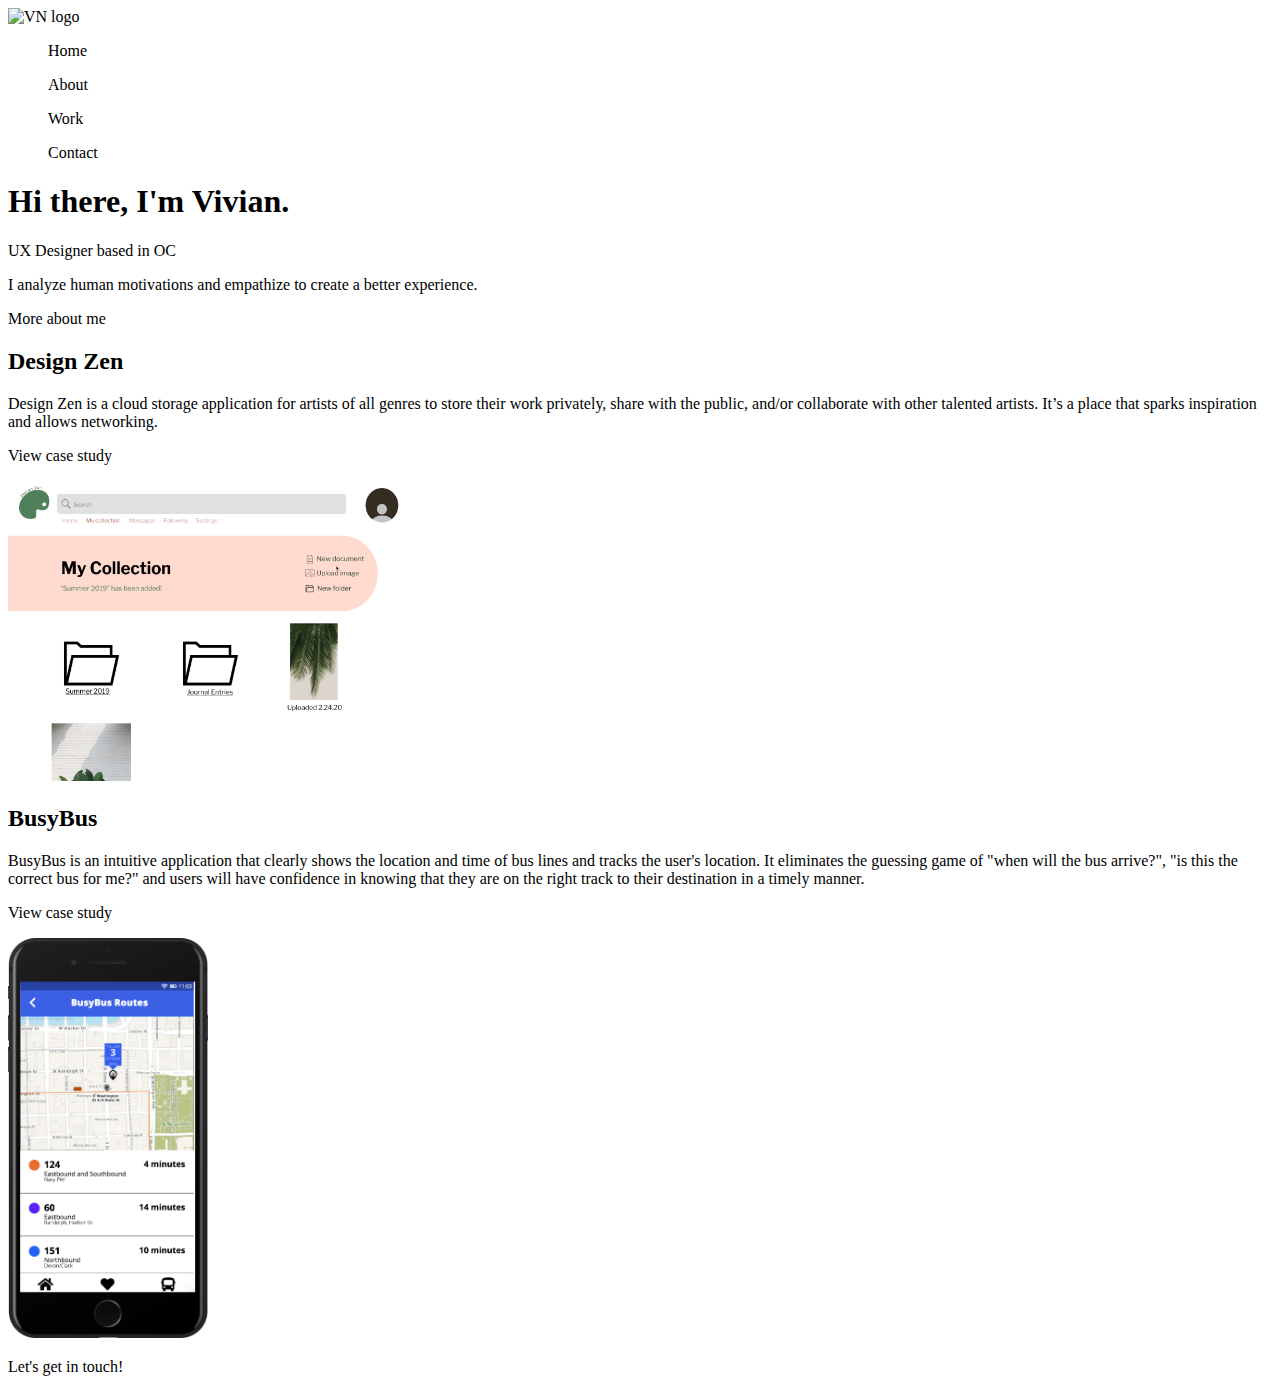
==== Homepage/index.html @ e4951492 "Added CSS and folders" ====
<!DOCTYPE html>
<html>
  <head>
    <title>Portfolio | Vivian Nguyen</title>
    <meta name="viewport" content="width=device-width, initial-scale=1">
        <script src="https://kit.fontawesome.com/0dab7530fd.js" crossorigin="anonymous"></script>
  </head>
  <body>
    <div class="container">
      <header>
        <img src= "Logo.png" width= "100" height="100" alt="VN logo">
        <!-- List of options at the top -->
        <ul>
          <p class="button">Home</p>
          <p class="button">About</p>
          <p class="button">Work</p>
          <p class="button">Contact</p>
        </ul>
      </header>
        <!-- My intro -->
      <section class="hero">
        <h1> Hi there, I'm Vivian. </h1>
        <p class="slogan">UX Designer based in OC</p>
        <p class="slogan">I analyze human motivations and empathize to create a better experience.</p>
        <p class="button">More about me</p>
      </section>
      <section class= "caseStudyOne">
        <!-- list of projects -->
        <div>
          <h2>Design Zen</h2>
          <p>Design Zen is a cloud storage application for artists of all genres to store their work privately, share with the public, and/or collaborate with other talented artists. It’s a place that sparks inspiration and allows networking.</p>
          <p class="button">View case study</p>
          <img src= "DesignZen.gif" width="400" height="300" alt= "Design Zen gif">
        </div>
      </section>
      <section class="caseStudyTwo">
        <div>
          <h2>BusyBus</h2>
          <p>BusyBus is an intuitive application that clearly shows the location and time of bus lines and tracks the user's location. It eliminates the guessing game of "when will the bus arrive?", "is this the correct bus for me?" and users will have confidence in knowing that they are on the right track to their destination in a timely manner.</p>
          <p class="button">View case study</p>
          <img src= "Space Gray.png" width="200" height="400" alt="BusyBus screen">
        </div>
      </section>
    </div>
  </body>
  <!-- footer -->
  <footer>
    <p>Let's get in touch!</p>
        <a href="mailto:hvivian2012@yahoo.com"Email>
          <i class="far fa-envelope"></i>
        </a>
      <a href="https://www.linkedin.com/in/vivian-nguyen-design"LinkedIn>
        <i class="fab fa-linkedin"></i>
      </a>
      <a href="https://github.com/viviaaan143"GitHub>
        <i class="fab fa-github"></i>
      </a>
  </footer>
</html>
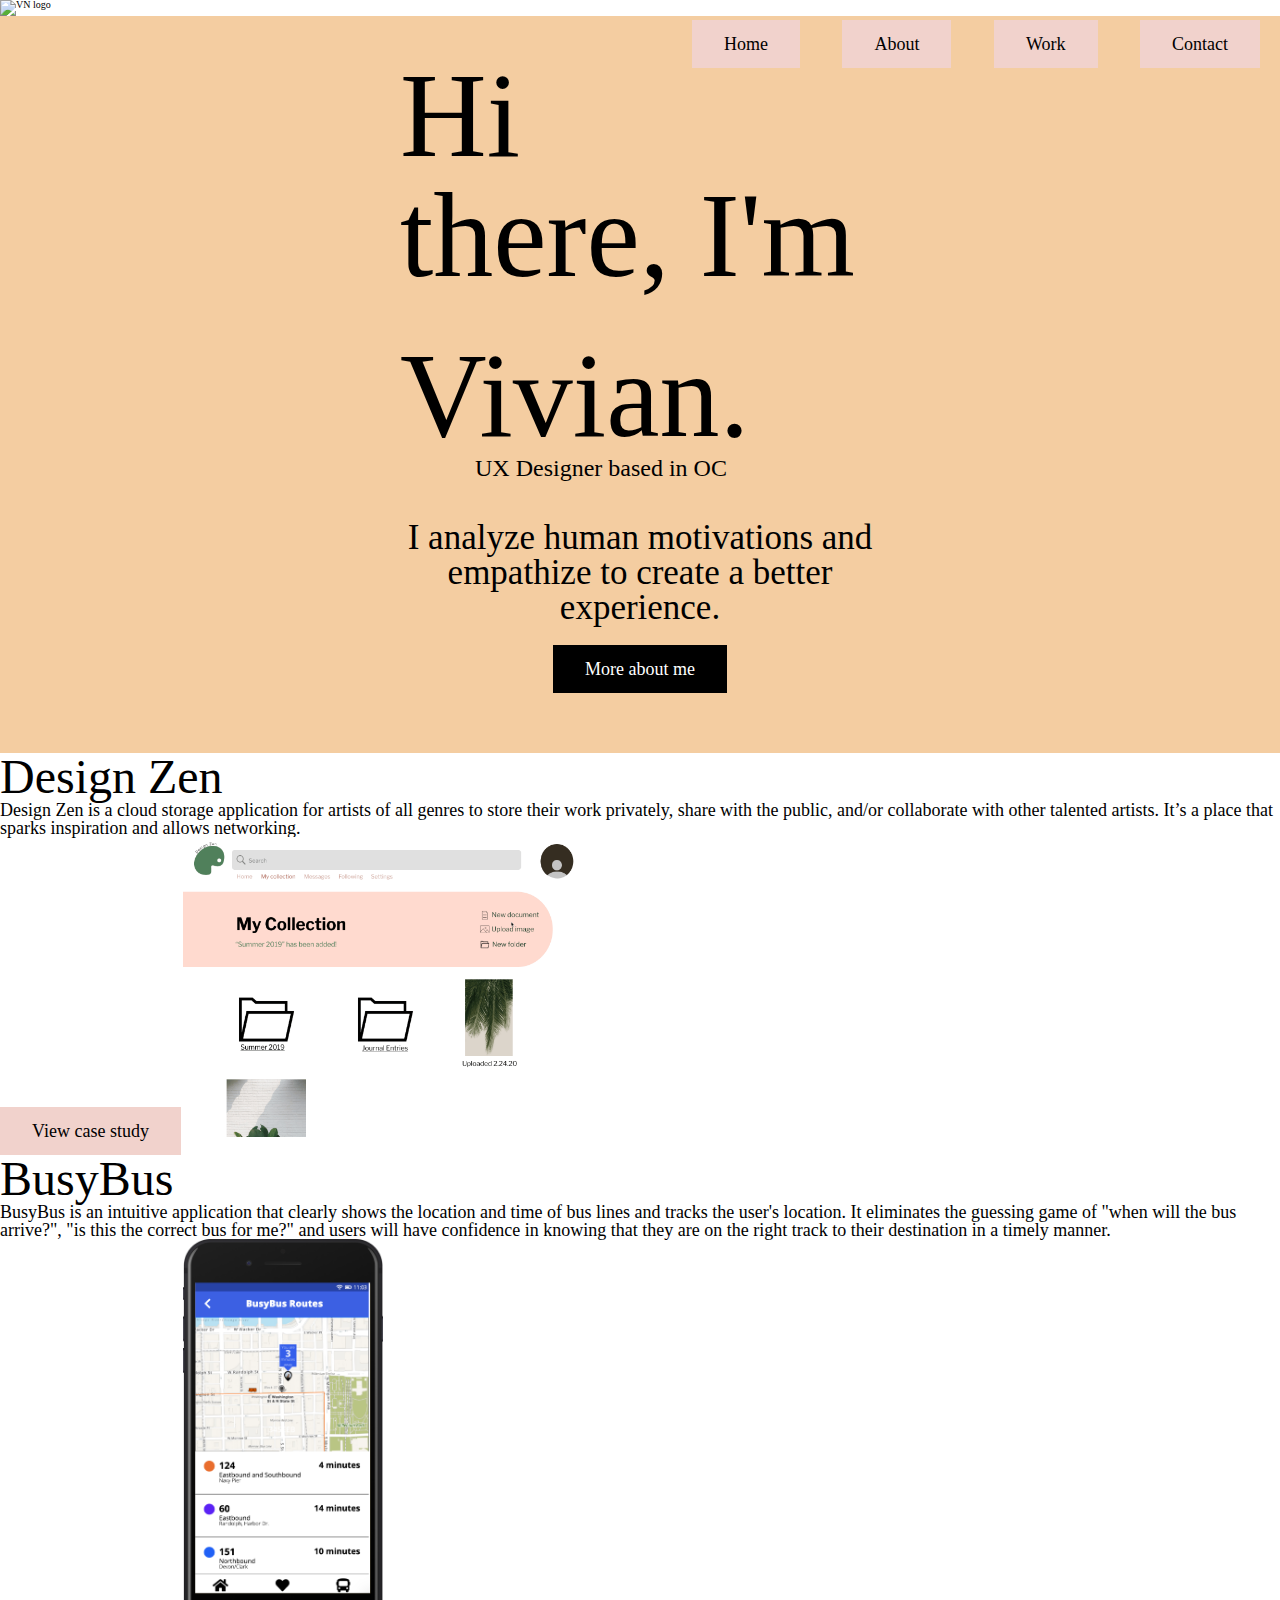
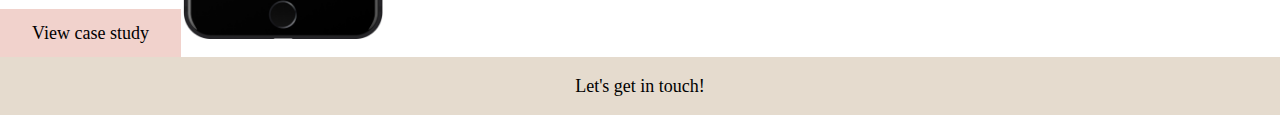
==== commit 10472484: "Added styling to homepage" ====
--- a/Homepage/index.html
+++ b/Homepage/index.html
@@ -3,6 +3,8 @@
   <head>
     <title>Portfolio | Vivian Nguyen</title>
     <meta name="viewport" content="width=device-width, initial-scale=1">
+    <link rel="stylesheet" type="text/css" href="css/normalize.css">
+    <link rel="stylesheet" type="text/css" href="css/style.css">
         <script src="https://kit.fontawesome.com/0dab7530fd.js" crossorigin="anonymous"></script>
   </head>
   <body>
@@ -10,19 +12,24 @@
       <header>
         <img src= "Logo.png" width= "100" height="100" alt="VN logo">
         <!-- List of options at the top -->
-        <ul>
-          <p class="button">Home</p>
-          <p class="button">About</p>
-          <p class="button">Work</p>
-          <p class="button">Contact</p>
+        <ul class= "fullMenu">
+          <p class="menu">Home</p>
+          <p class="menu">About</p>
+          <p class="menu">Work</p>
+          <p class="menu">Contact</p>
         </ul>
       </header>
         <!-- My intro -->
       <section class="hero">
-        <h1> Hi there, I'm Vivian. </h1>
-        <p class="slogan">UX Designer based in OC</p>
-        <p class="slogan">I analyze human motivations and empathize to create a better experience.</p>
-        <p class="button">More about me</p>
+        <div class="intro">
+          <h1> Hi there, I'm </h1>
+          <h1 class="name">Vivian.</h1>
+          <p class="title">UX Designer based in OC</p>
+        </div>
+        <div class= "who">
+          <p class="slogan">I analyze human motivations and empathize to create a better experience.</p>
+          <p class="More">More about me</p>
+        </div>
       </section>
       <section class= "caseStudyOne">
         <!-- list of projects -->
--- a/Homepage/css/style.css
+++ b/Homepage/css/style.css
@@ -0,0 +1,102 @@
+* {
+Box-sizing: border-box;
+}
+
+Html {
+Font-family: roboto;
+Font-size: 10px;
+Font-weight: lighter;
+}
+
+.menu {
+  background-color: #F1D2CC;
+  display: inline-block;
+  font-family: lora;
+  font-size: 1.8rem;
+  margin: 2rem;
+  padding: 15px 32px;
+  text-align: center;
+}
+
+.intro {
+padding-left: 40rem;
+}
+
+h1 {
+  font-family: playfair display;
+  font-size: 12rem;
+  padding-top: 40px;
+  text-align: left;
+}
+
+.name {
+  font-family: august script bold free;
+}
+
+.title {
+  font-family: lora;
+  font-size: 2.4rem;
+  padding-left: 7.5rem;
+}
+
+.slogan {
+  font-family: roboto;
+  font-size: 3.5rem;
+  font-weight: lighter;
+  padding-left: 40rem;
+  padding-right: 40rem;
+  padding-bottom: 2rem;
+}
+
+.fullMenu {
+  float: right;
+}
+
+h2 {
+  font-family: Lora;
+  font-size: 4.8rem;
+}
+
+.More {
+  background-color: #000000;
+  color: #ffffff;
+  display: inline-block;
+  font-family: Lora;
+  font-size: 1.8rem;
+  padding: 15px 32px;
+  text-align: center;
+}
+
+.hero {
+  background: rgba(237, 171, 98, 0.6);
+}
+
+p {
+  font-size: 1.8rem;
+}
+
+.button {
+  background-color: #F1D2CC;
+  display: inline-block;
+  font-size: 1.8rem;
+  font-family: lora;
+  padding: 15px 32px;
+  text-align: center;
+}
+
+.who {
+  text-align:center;
+  margin-top: 4rem;
+  padding-bottom: 6rem;
+}
+
+
+footer {
+  background-color: rgba(222, 210, 194, 0.8);
+  font-family: Lora;
+  font-size: 1.8rem;
+  padding: 2rem;
+  text-align: center;
+}
+
+/* @media screen and (minimum-width: px {}); */
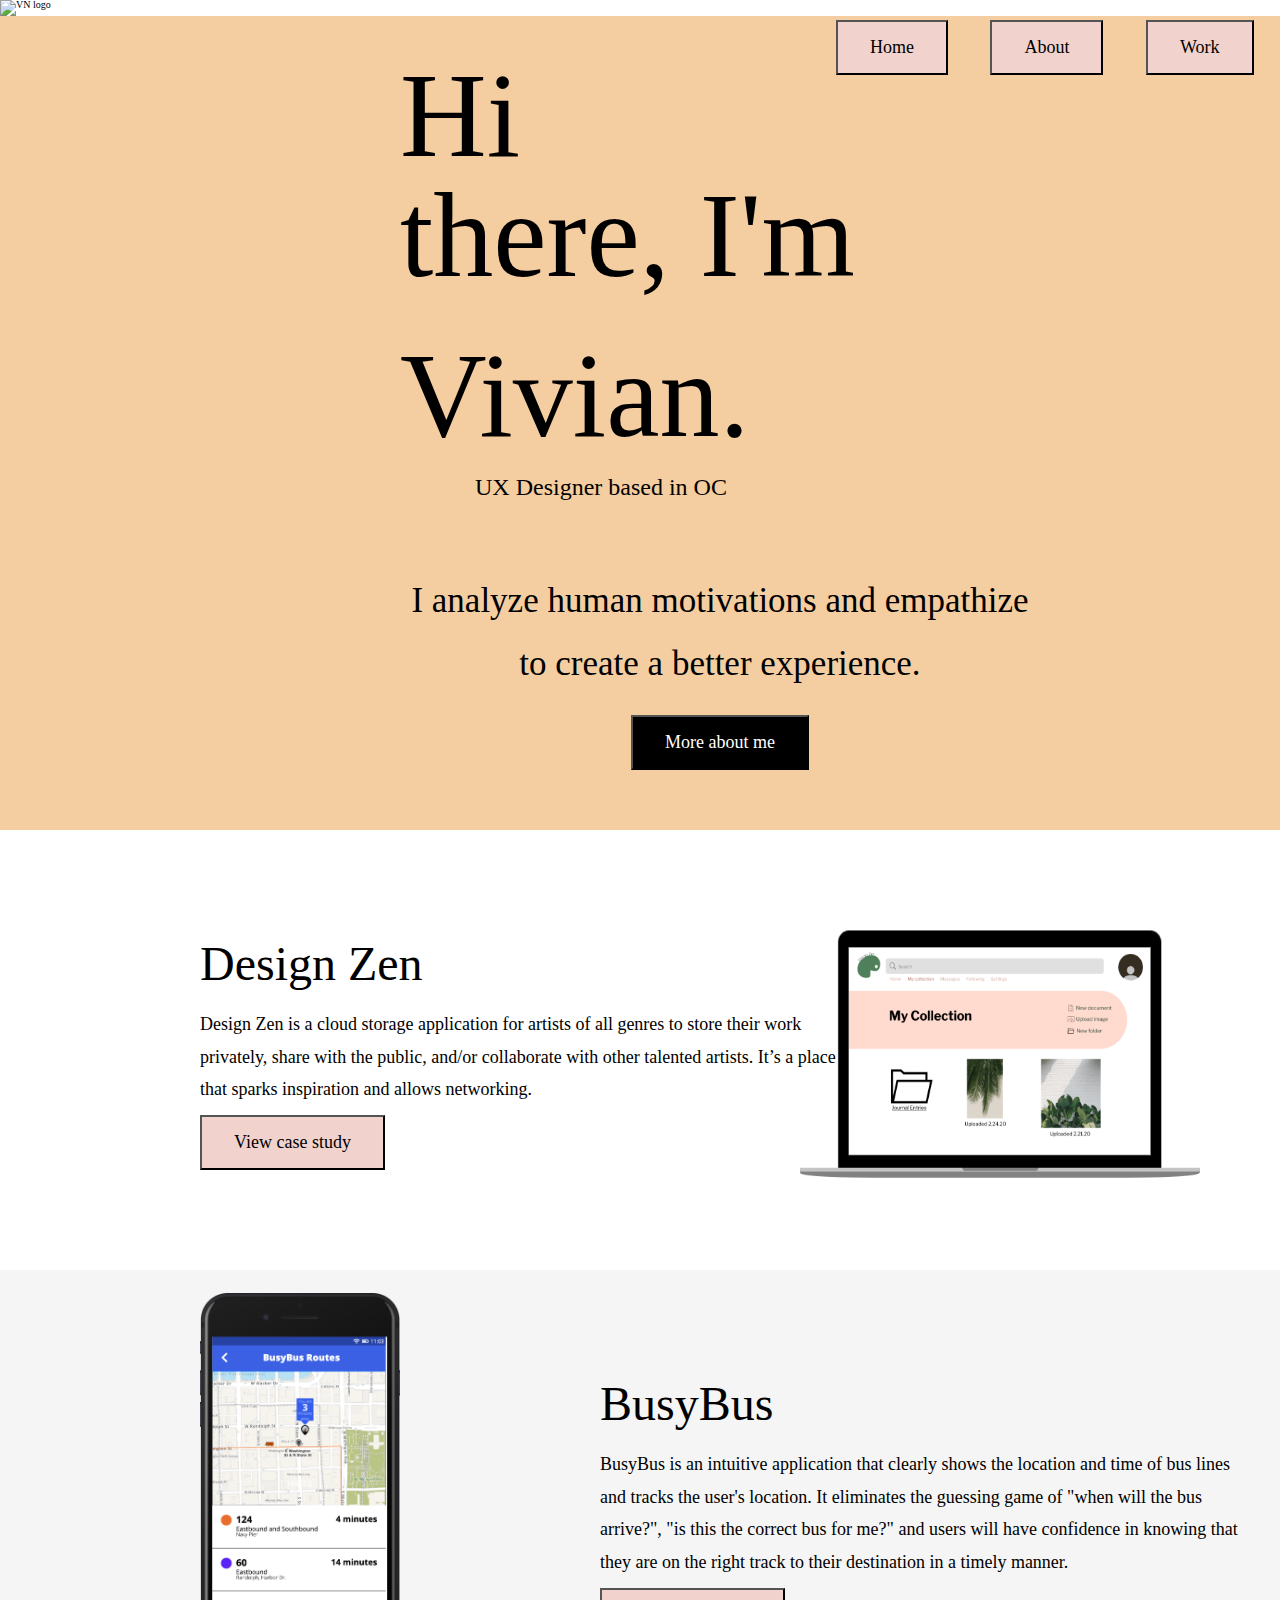
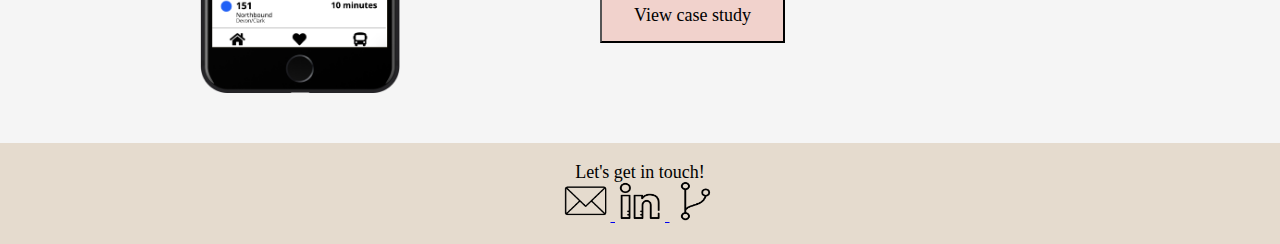
==== commit 89cf5e4c: "Added layout for CSS" ====
--- a/Homepage/index.html
+++ b/Homepage/index.html
@@ -3,20 +3,21 @@
   <head>
     <title>Portfolio | Vivian Nguyen</title>
     <meta name="viewport" content="width=device-width, initial-scale=1">
-    <link rel="stylesheet" type="text/css" href="css/normalize.css">
-    <link rel="stylesheet" type="text/css" href="css/style.css">
+    <link rel="stylesheet" type="text/css" href="styles/normalize.css">
+    <link rel="stylesheet" type="text/css" href="styles/style.css">
         <script src="https://kit.fontawesome.com/0dab7530fd.js" crossorigin="anonymous"></script>
   </head>
   <body>
+    <div style= "min-width: 1200px; margin: 0 auto;">
     <div class="container">
       <header>
         <img src= "Logo.png" width= "100" height="100" alt="VN logo">
         <!-- List of options at the top -->
         <ul class= "fullMenu">
-          <p class="menu">Home</p>
-          <p class="menu">About</p>
-          <p class="menu">Work</p>
-          <p class="menu">Contact</p>
+          <button class="menu">Home</button>
+          <button class="menu">About</button>
+          <button class="menu">Work</button>
+          <button class="menu">Contact</button>
         </ul>
       </header>
         <!-- My intro -->
@@ -28,39 +29,36 @@
         </div>
         <div class= "who">
           <p class="slogan">I analyze human motivations and empathize to create a better experience.</p>
-          <p class="More">More about me</p>
+          <button class="More">More about me</button>
         </div>
       </section>
-      <section class= "caseStudyOne">
         <!-- list of projects -->
-        <div>
+        <div class="DesignZen">
+          <img src= "Component 1.png" width="400" height="250" alt= "Design Zen gif">
           <h2>Design Zen</h2>
           <p>Design Zen is a cloud storage application for artists of all genres to store their work privately, share with the public, and/or collaborate with other talented artists. It’s a place that sparks inspiration and allows networking.</p>
-          <p class="button">View case study</p>
-          <img src= "DesignZen.gif" width="400" height="300" alt= "Design Zen gif">
+          <button class="view">View case study</button>
         </div>
-      </section>
-      <section class="caseStudyTwo">
-        <div>
+        <div class="BusyBus">
+        <img src= "Space Gray.png" width="200" height="400" alt="BusyBus screen">
           <h2>BusyBus</h2>
           <p>BusyBus is an intuitive application that clearly shows the location and time of bus lines and tracks the user's location. It eliminates the guessing game of "when will the bus arrive?", "is this the correct bus for me?" and users will have confidence in knowing that they are on the right track to their destination in a timely manner.</p>
-          <p class="button">View case study</p>
-          <img src= "Space Gray.png" width="200" height="400" alt="BusyBus screen">
+          <button class="view">View case study</button>
         </div>
-      </section>
     </div>
+  </div>
   </body>
   <!-- footer -->
   <footer>
-    <p>Let's get in touch!</p>
+    <h3>Let's get in touch!</h3>
         <a href="mailto:hvivian2012@yahoo.com"Email>
-          <i class="far fa-envelope"></i>
+          <img src= "Email.png" width= "50" height="40" alt="Email icon">
         </a>
       <a href="https://www.linkedin.com/in/vivian-nguyen-design"LinkedIn>
-        <i class="fab fa-linkedin"></i>
+        <img src= "LinkedIn.png" width="50" height="40" alt="LinkedIn icon">
       </a>
       <a href="https://github.com/viviaaan143"GitHub>
-        <i class="fab fa-github"></i>
+        <img src= "GitHub.png" width="50" height="40" alt="GitHub icon">
       </a>
   </footer>
 </html>
--- a/Homepage/styles/style.css
+++ b/Homepage/styles/style.css
@@ -0,0 +1,168 @@
+* {
+Box-sizing: border-box;
+}
+
+Html {
+Font-family: roboto;
+Font-size: 10px;
+Font-weight: lighter;
+}
+
+.container {
+  width: 1440px;
+}
+
+.menu {
+  background-color: #F1D2CC;
+  display: inline-block;
+  font-family: lora;
+  font-size: 1.8rem;
+  margin: 2rem;
+  padding: 15px 32px;
+  text-align: center;
+}
+
+.intro {
+padding-left: 40rem;
+}
+
+h1 {
+  font-family: playfair display;
+  font-size: 12rem;
+  padding-top: 40px;
+  text-align: left;
+}
+
+.name {
+  font-family: august script bold free;
+}
+
+.title {
+  font-family: lora;
+  font-size: 2.4rem;
+  padding-left: 7.5rem;
+}
+
+.slogan {
+  font-family: roboto;
+  font-size: 3.5rem;
+  font-weight: lighter;
+  padding-left: 40rem;
+  padding-right: 40rem;
+  padding-bottom: 2rem;
+}
+
+.fullMenu {
+  float: right;
+}
+
+h2 {
+  font-family: Lora;
+  font-size: 4.8rem;
+  padding: 1rem 0 1rem 0;
+}
+
+.More {
+  background-color: #000000;
+  color: #ffffff;
+  display: inline-block;
+  font-family: Lora;
+  font-size: 1.8rem;
+  padding: 15px 32px;
+  text-align: center;
+}
+
+.hero {
+  background: rgba(237, 171, 98, 0.6);
+}
+
+p {
+  font-size: 1.8rem;
+  padding: 1rem 0 1rem 40rem;
+  line-height: 180%;
+}
+
+.menu {
+  background-color: #F1D2CC;
+  display: inline-block;
+  font-size: 1.8rem;
+  font-family: lora;
+  padding: 15px 32px;
+}
+
+.who {
+  text-align:center;
+  margin-top: 4rem;
+  padding-bottom: 6rem;
+}
+
+.DesignZen {
+  padding: 10rem 20rem 10rem 20rem;
+  position: relative;
+}
+
+.DesignZen > h2 {
+  position: relative;
+}
+.DesignZen > p {
+  position: relative;
+  right: 40rem;
+}
+
+.DesignZen > img {
+  position:absolute;
+  margin-left: 60rem;
+}
+
+.DesignZen > button {
+  background-color: #F1D2CC;
+  display: inline-block;
+  font-size: 1.8rem;
+  font-family: lora;
+  padding: 15px 32px;
+  position: relative;
+}
+
+.BusyBus {
+  background-color: rgba(221, 221, 221, 0.3);
+  padding: 10rem 20rem 10rem 20rem;
+  position:relative;
+}
+
+.BusyBus > h2 {
+  position: relative;
+  left: 40rem;
+}
+.BusyBus > p {
+  position: relative;
+}
+
+.BusyBus > img {
+  position: absolute;
+  bottom: 5rem;
+}
+
+.BusyBus > button {
+  background-color: #F1D2CC;
+  display: inline-block;
+  font-size: 1.8rem;
+  font-family: lora;
+  padding: 15px 32px;
+  position: relative;
+  margin-left: 40rem;
+}
+
+footer {
+  background-color: rgba(222, 210, 194, 0.8);
+  font-family: Lora;
+  font-size: 1.8rem;
+  padding: 2rem;
+  text-align: center;
+}
+
+h3 {
+  font-size: 1.8rem;
+  text-align: center;
+}
+
+/* @media screen and (minimum-width: px {}); */
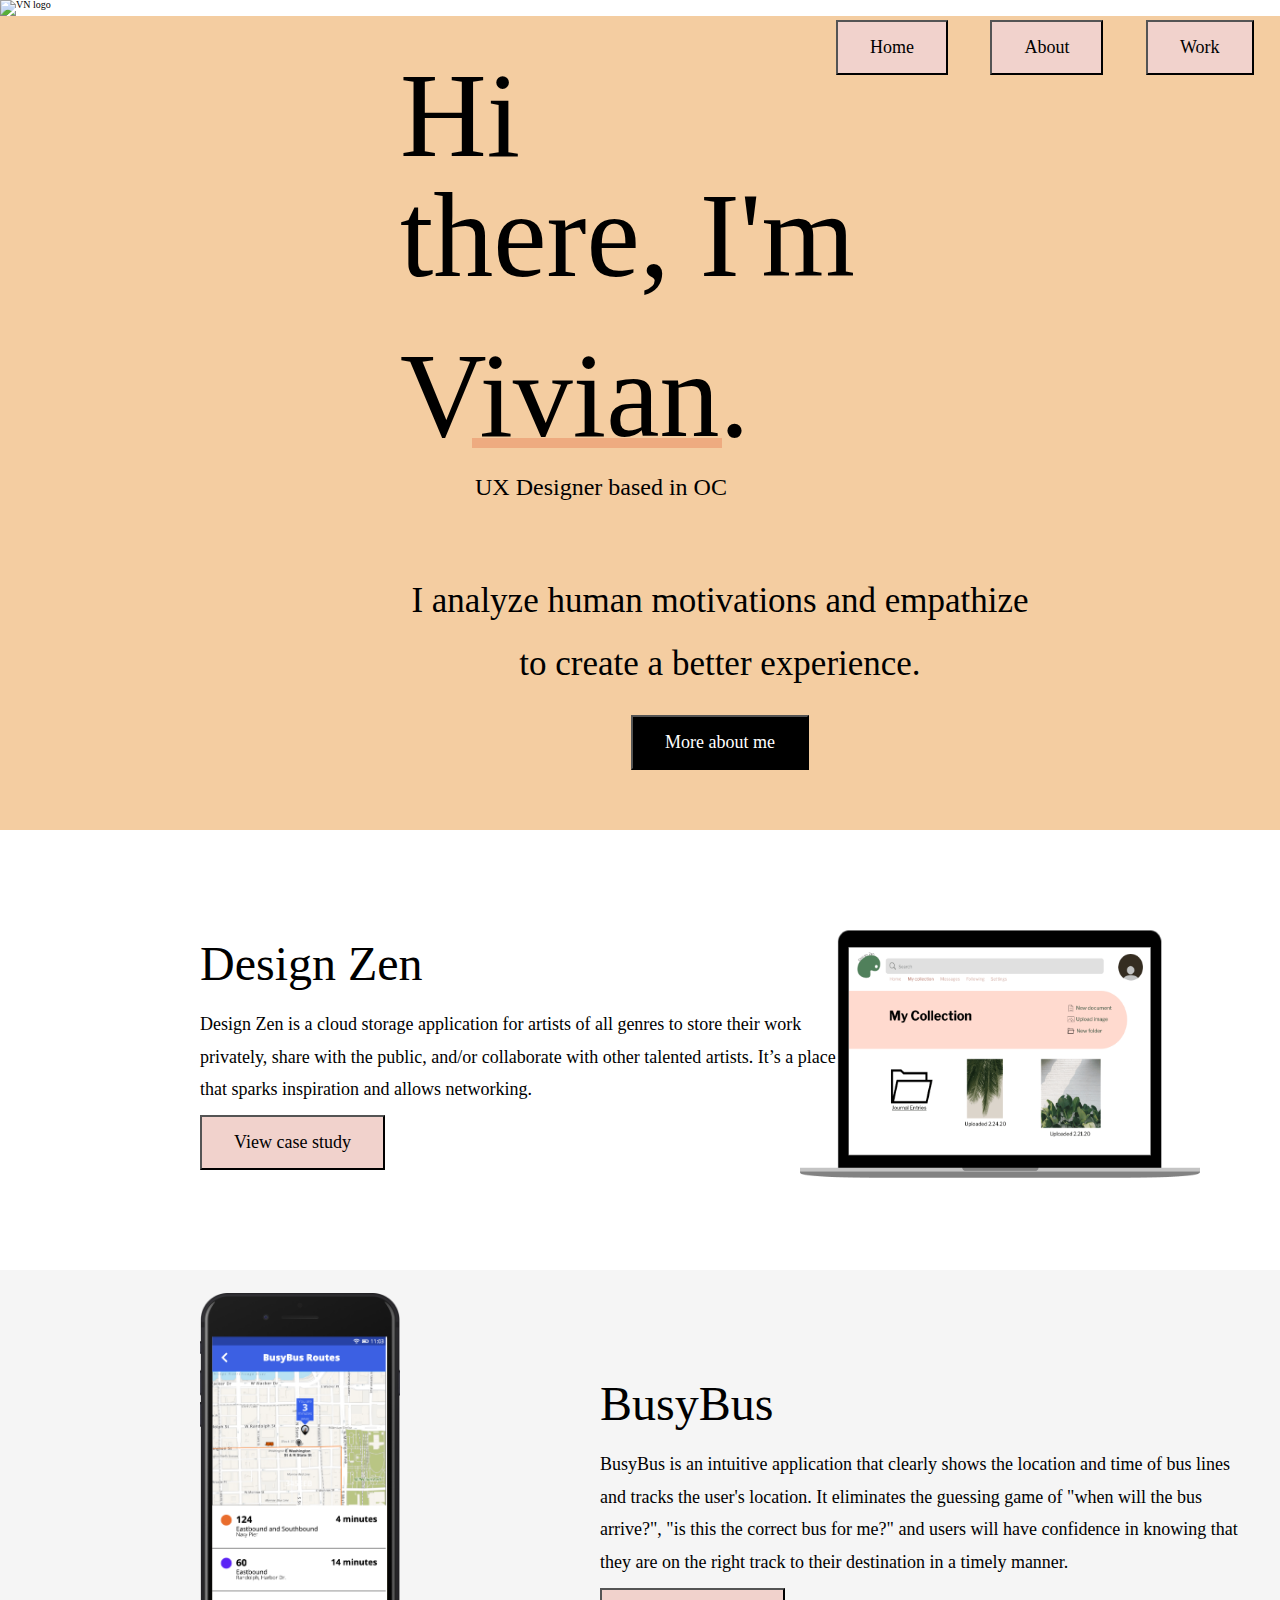
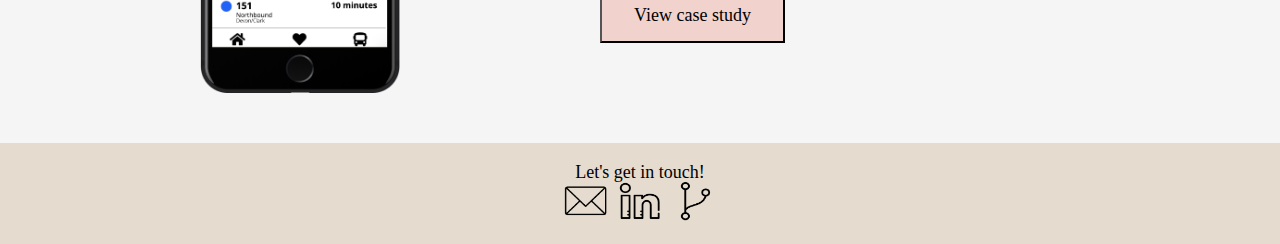
==== commit 4a1a70fb: "added highlight and got rid of underlines for footer" ====
--- a/Homepage/index.html
+++ b/Homepage/index.html
@@ -24,7 +24,10 @@
       <section class="hero">
         <div class="intro">
           <h1> Hi there, I'm </h1>
-          <h1 class="name">Vivian.</h1>
+          <h1 class="name">
+            Vivian.
+            <span style="position: absolute; background-color:rgba(236, 162, 120, 0.8); width:250px; height:10px; bottom:8px; left: 72px; z-index:-1;">&nbsp;</span>
+          </h1>
           <p class="title">UX Designer based in OC</p>
         </div>
         <div class= "who">
@@ -51,14 +54,14 @@
   <!-- footer -->
   <footer>
     <h3>Let's get in touch!</h3>
-        <a href="mailto:hvivian2012@yahoo.com"Email>
-          <img src= "Email.png" width= "50" height="40" alt="Email icon">
-        </a>
-      <a href="https://www.linkedin.com/in/vivian-nguyen-design"LinkedIn>
-        <img src= "LinkedIn.png" width="50" height="40" alt="LinkedIn icon">
-      </a>
-      <a href="https://github.com/viviaaan143"GitHub>
-        <img src= "GitHub.png" width="50" height="40" alt="GitHub icon">
-      </a>
+    <a href="mailto:hvivian2012@yahoo.com"Email;>
+      <img src= "Email.png" width= "50" height="40" alt="Email icon">
+    </a>
+    <a href="https://www.linkedin.com/in/vivian-nguyen-design"LinkedIn>
+      <img src= "LinkedIn.png" width="50" height="40" alt="LinkedIn icon">
+    </a>
+    <a href="https://github.com/viviaaan143"GitHub>
+      <img src= "GitHub.png" width="50" height="40" alt="GitHub icon">
+    </a>
   </footer>
 </html>
--- a/Homepage/styles/style.css
+++ b/Homepage/styles/style.css
@@ -34,7 +34,9 @@
 }
 
 .name {
-  font-family: august script bold free;
+  font-family: "august script bold free";
+  position: relative;
+  z-index: 1;
 }
 
 .title {
@@ -160,9 +162,14 @@
   text-align: center;
 }
 
+footer > a {
+  text-decoration: none;
+}
+
 h3 {
   font-size: 1.8rem;
   text-align: center;
 }
 
+
 /* @media screen and (minimum-width: px {}); */
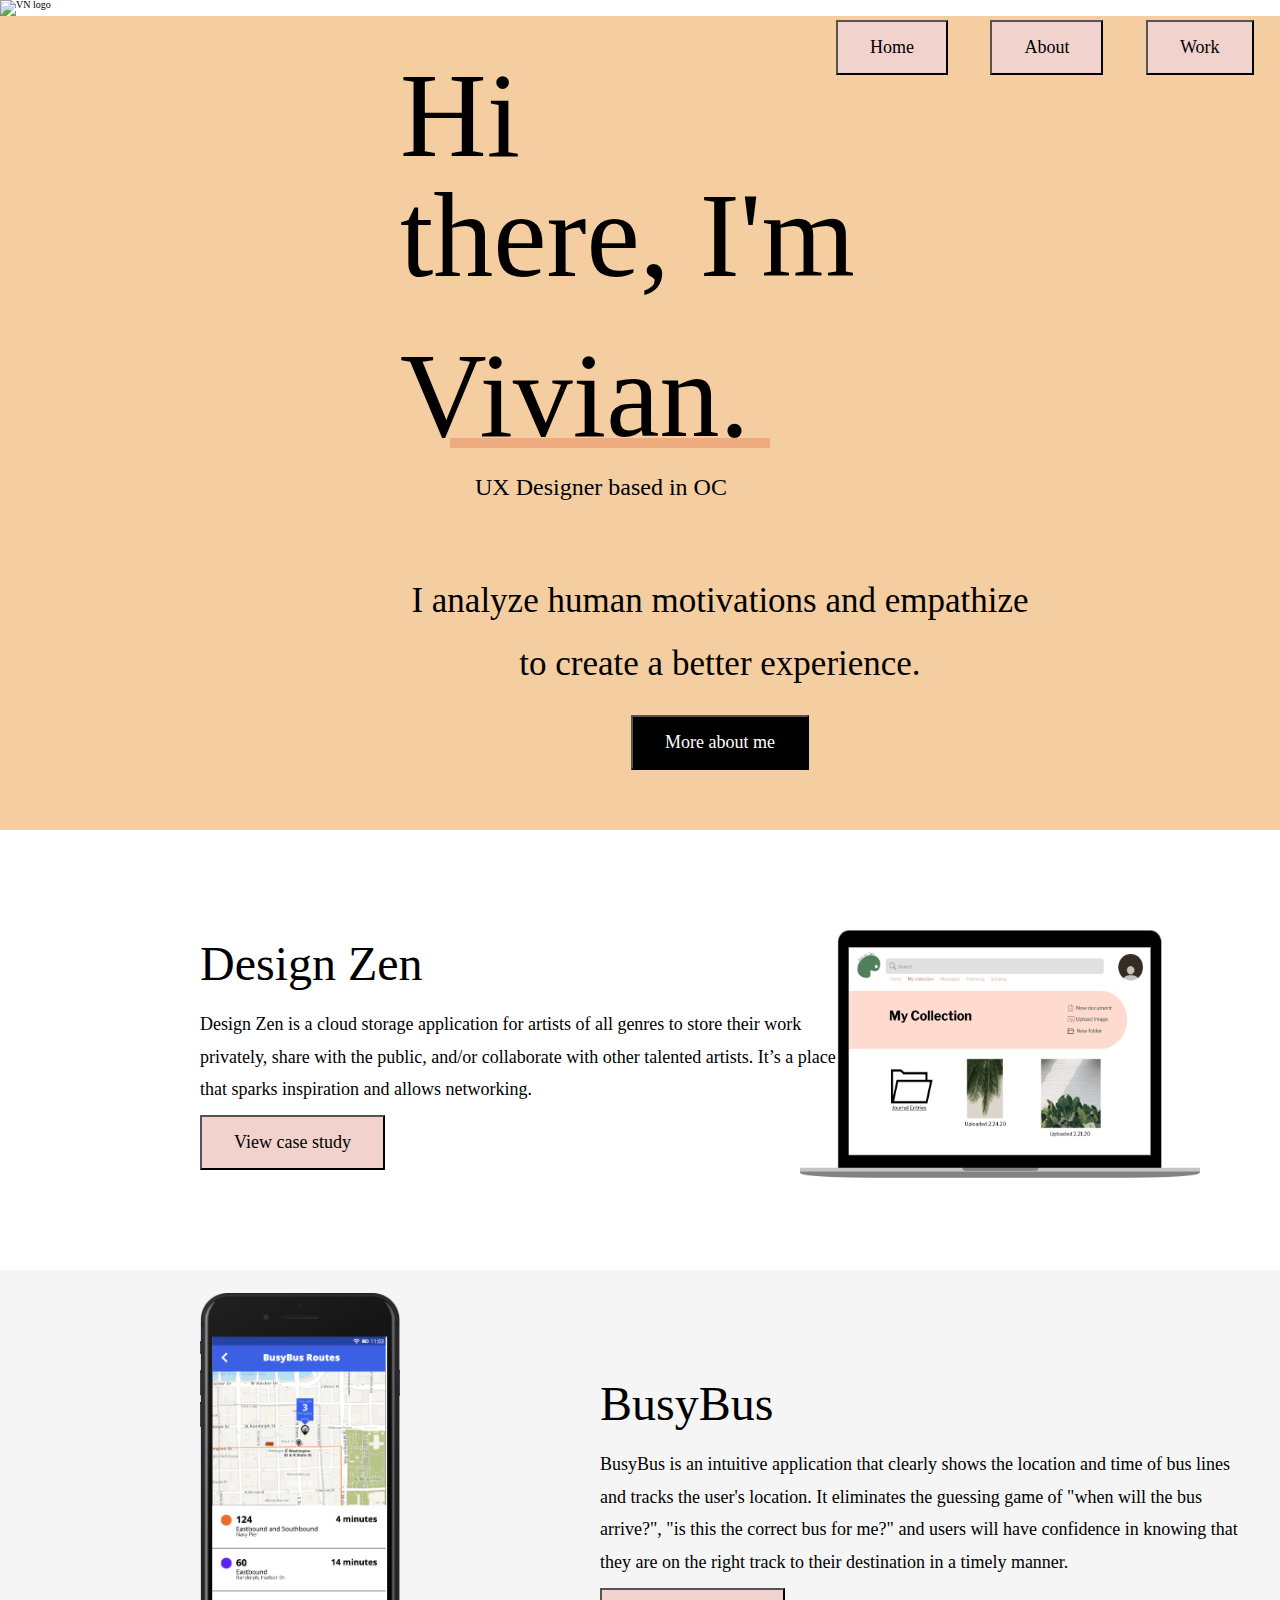
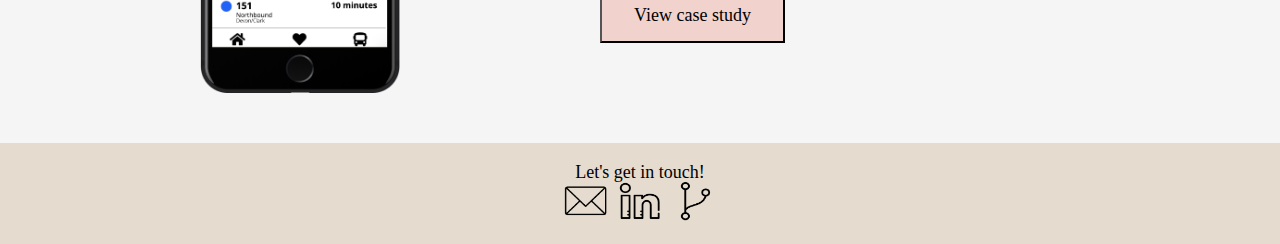
==== commit 6d453560: "Layout" ====
--- a/Homepage/index.html
+++ b/Homepage/index.html
@@ -2,13 +2,13 @@
 <html>
   <head>
     <title>Portfolio | Vivian Nguyen</title>
-    <meta name="viewport" content="width=device-width, initial-scale=1">
+    <meta name="viewport" content="width=device-width, initial-scale=1.0">
     <link rel="stylesheet" type="text/css" href="styles/normalize.css">
     <link rel="stylesheet" type="text/css" href="styles/style.css">
         <script src="https://kit.fontawesome.com/0dab7530fd.js" crossorigin="anonymous"></script>
   </head>
   <body>
-    <div style= "min-width: 1200px; margin: 0 auto;">
+    <div style= "min-width: 1440px; margin: 0 auto;">
     <div class="container">
       <header>
         <img src= "Logo.png" width= "100" height="100" alt="VN logo">
@@ -26,7 +26,7 @@
           <h1> Hi there, I'm </h1>
           <h1 class="name">
             Vivian.
-            <span style="position: absolute; background-color:rgba(236, 162, 120, 0.8); width:250px; height:10px; bottom:8px; left: 72px; z-index:-1;">&nbsp;</span>
+            <span>&nbsp;</span>
           </h1>
           <p class="title">UX Designer based in OC</p>
         </div>
--- a/Homepage/styles/style.css
+++ b/Homepage/styles/style.css
@@ -9,7 +9,8 @@
 }
 
 .container {
-  width: 1440px;
+  width: 100%;
+  overflow-x: hidden;
 }
 
 .menu {
@@ -171,5 +172,17 @@
   text-align: center;
 }
 
+h1 span {
+   position: absolute;
+   background-color:rgba(236, 162, 120, 0.8);
+   width:320px; height:10px; bottom:8px;
+   left: 5rem;
+   z-index:-1;
+}
 
-/* @media screen and (minimum-width: px {}); */
+/* @media only screen and (min-width: 1025px) {
+  .container {
+    margin: 0 auto;
+    overflow: hidden;
+    width: 100rem;
+  } */
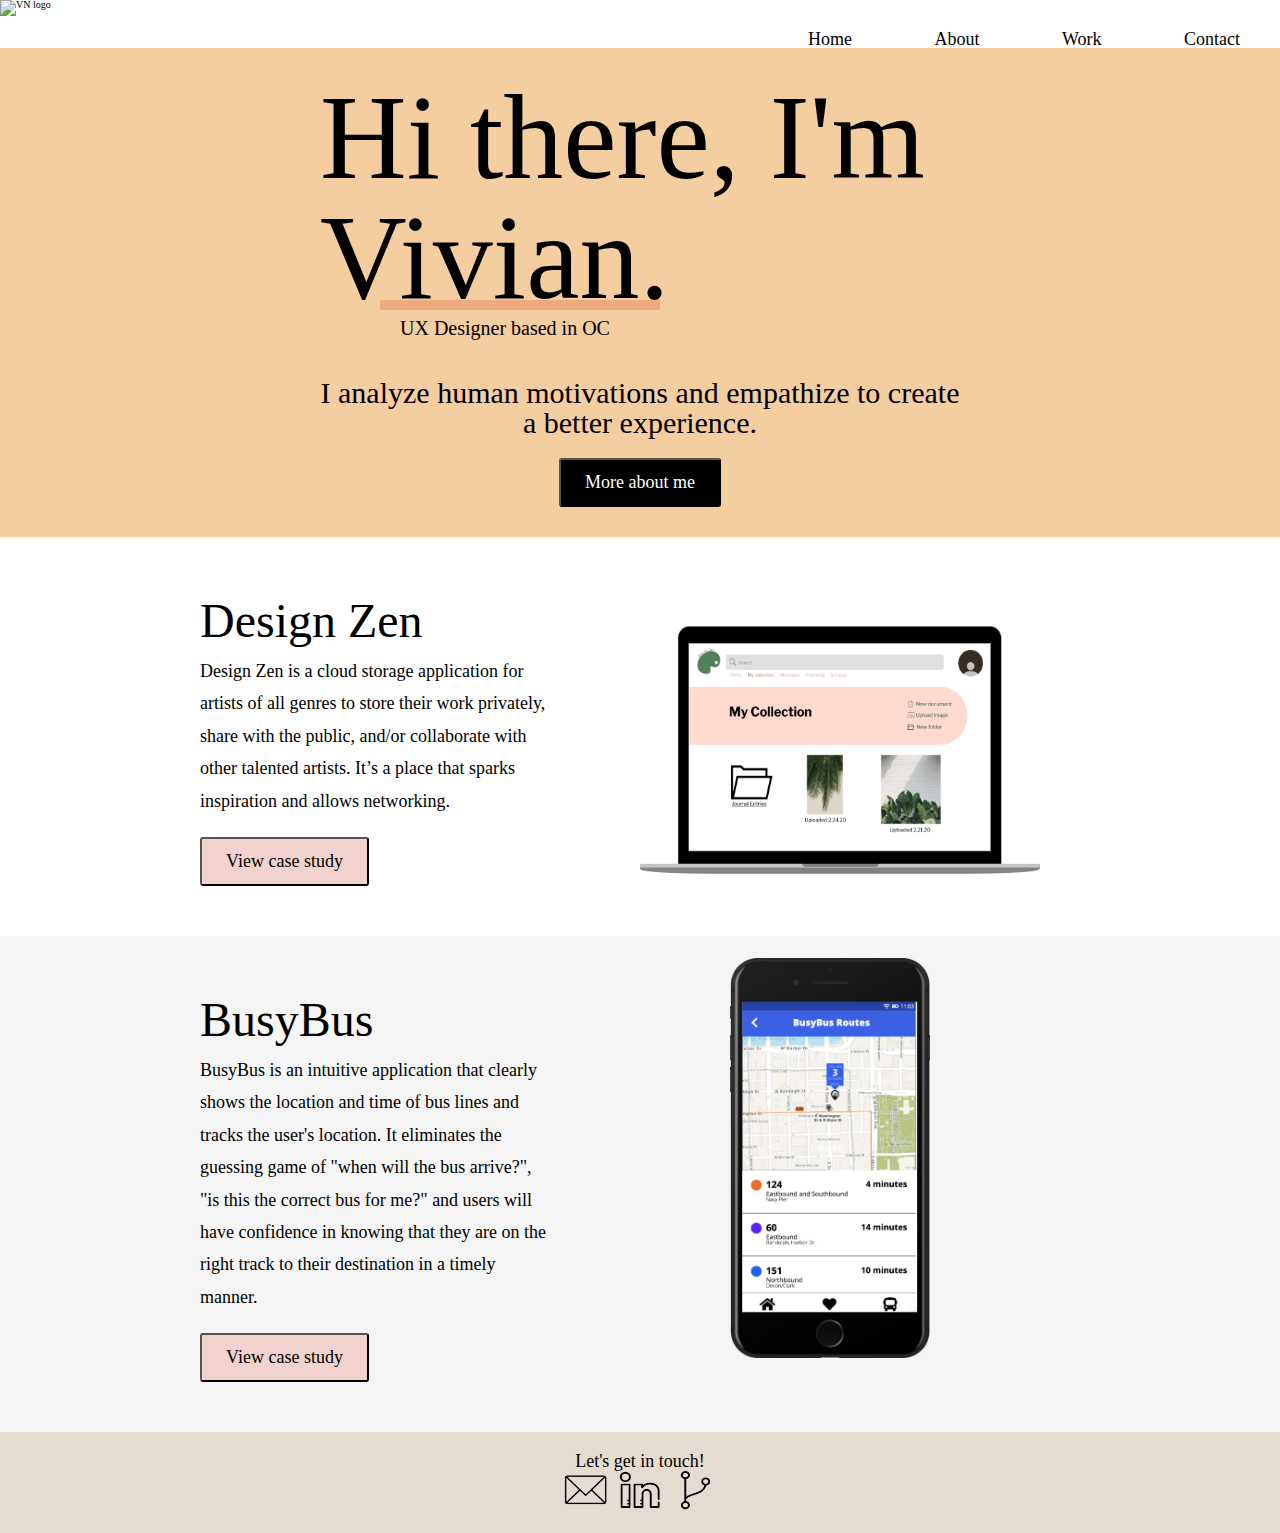
==== commit a30523b2: "CSS to case study" ====
--- a/Homepage/index.html
+++ b/Homepage/index.html
@@ -8,20 +8,20 @@
         <script src="https://kit.fontawesome.com/0dab7530fd.js" crossorigin="anonymous"></script>
   </head>
   <body>
-    <div style= "min-width: 1440px; margin: 0 auto;">
     <div class="container">
       <header>
+        <div class="topnav">
         <img src= "Logo.png" width= "100" height="100" alt="VN logo">
         <!-- List of options at the top -->
-        <ul class= "fullMenu">
-          <button class="menu">Home</button>
-          <button class="menu">About</button>
-          <button class="menu">Work</button>
-          <button class="menu">Contact</button>
+        <ul class= "mylinks">
+          <li><a href="#">Home</a></li>
+          <li><a href="#">About</a></li>
+          <li><a href="#">Work</a></li>
+          <li><a href="#">Contact</a></li>
         </ul>
+      </div>
       </header>
         <!-- My intro -->
-      <section class="hero">
         <div class="intro">
           <h1> Hi there, I'm </h1>
           <h1 class="name">
@@ -29,27 +29,25 @@
             <span>&nbsp;</span>
           </h1>
           <p class="title">UX Designer based in OC</p>
+          <p class="slogan">I analyze human motivations and empathize to create a better experience.</p>
+          <button class="more">More about me</button>
         </div>
-        <div class= "who">
-          <p class="slogan">I analyze human motivations and empathize to create a better experience.</p>
-          <button class="More">More about me</button>
-        </div>
-      </section>
+
         <!-- list of projects -->
         <div class="DesignZen">
+          <h2>Design Zen</h2>
           <img src= "Component 1.png" width="400" height="250" alt= "Design Zen gif">
-          <h2>Design Zen</h2>
           <p>Design Zen is a cloud storage application for artists of all genres to store their work privately, share with the public, and/or collaborate with other talented artists. It’s a place that sparks inspiration and allows networking.</p>
-          <button class="view">View case study</button>
+          <button>View case study</button>
         </div>
+
         <div class="BusyBus">
-        <img src= "Space Gray.png" width="200" height="400" alt="BusyBus screen">
           <h2>BusyBus</h2>
+          <img src= "Space Gray.png" width="200" height="400" alt="BusyBus screen">
           <p>BusyBus is an intuitive application that clearly shows the location and time of bus lines and tracks the user's location. It eliminates the guessing game of "when will the bus arrive?", "is this the correct bus for me?" and users will have confidence in knowing that they are on the right track to their destination in a timely manner.</p>
-          <button class="view">View case study</button>
+          <button>View case study</button>
         </div>
-    </div>
-  </div>
+      </div>
   </body>
   <!-- footer -->
   <footer>
--- a/Homepage/styles/style.css
+++ b/Homepage/styles/style.css
@@ -3,60 +3,75 @@
 }
 
 Html {
-Font-family: roboto;
+Font-family: "roboto";
 Font-size: 10px;
 Font-weight: lighter;
 }
 
+.body {
+  margin: 20px;
+}
+
+.mylinks {
+  float: right;
+}
+
+.topnav {
+  overflow: hidden;
+  position: relative;
+}
+
+a {
+  color: black;
+}
+
+li {
+  font-size: 1.8rem;
+  font-family: "lora";
+  padding-top: 3rem;
+  padding-left: 4rem;
+  padding-right: 4rem;
+  display: inline-block;
+  color:#000;
+}
+
+a:hover {
+  color:#F1D2CC;
+} /* mouse over*/
+
+a:active {
+  text-decoration: underline;
+} /* selected */
+
+li > a {
+  text-decoration: none;
+}
+
 .container {
   width: 100%;
-  overflow-x: hidden;
-}
-
-.menu {
-  background-color: #F1D2CC;
-  display: inline-block;
-  font-family: lora;
-  font-size: 1.8rem;
-  margin: 2rem;
-  padding: 15px 32px;
-  text-align: center;
 }
 
 .intro {
-padding-left: 40rem;
-}
-
-h1 {
-  font-family: playfair display;
+  background-color:rgba(237, 171, 98, 0.6);
+  margin: 0 auto;
+  padding-bottom: 3rem;
+  padding-top: 3rem;
+}
+
+h1{
+  font-family: "playfair display";
   font-size: 12rem;
   padding-top: 40px;
   text-align: left;
+  margin: 0 auto;
+  padding: 0;
+  width: 50%;
 }
 
 .name {
   font-family: "august script bold free";
   position: relative;
   z-index: 1;
-}
-
-.title {
-  font-family: lora;
-  font-size: 2.4rem;
-  padding-left: 7.5rem;
-}
-
-.slogan {
-  font-family: roboto;
-  font-size: 3.5rem;
-  font-weight: lighter;
-  padding-left: 40rem;
-  padding-right: 40rem;
-  padding-bottom: 2rem;
-}
-
-.fullMenu {
-  float: right;
 }
 
 h2 {
@@ -65,99 +80,95 @@
   padding: 1rem 0 1rem 0;
 }
 
-.More {
+.title {
+  font-family: lora;
+  font-size: 2rem;
+  width: 50%;
+  text-align:left;
+  margin: 0 auto;
+  position:relative;
+  left: 8rem;
+}
+
+.slogan {
+  font-size: 3rem;
+  font-weight: lighter;
+  padding-bottom: 2rem;
+  width: 50%;
+  text-align: center;
+  margin: 0 auto;
+  padding-top: 4rem;
+}
+
+.more {
   background-color: #000000;
+  border-radius: 3px;
   color: #ffffff;
-  display: inline-block;
-  font-family: Lora;
-  font-size: 1.8rem;
-  padding: 15px 32px;
-  text-align: center;
-}
-
-.hero {
-  background: rgba(237, 171, 98, 0.6);
-}
-
-p {
-  font-size: 1.8rem;
-  padding: 1rem 0 1rem 40rem;
+  display: block;
+  font-family: "Lora";
+  font-size: 1.8rem;
+  padding: 12px 24px;
+  margin: 0 auto;
+}
+
+h1 span {
+  position: absolute;
+  background-color:rgba(236, 162, 120, 0.8);
+  width:28rem; height:10px; bottom:8px;
+  left: 6rem;
+  z-index:-1;
+}
+
+
+.DesignZen{
+  width: 100%;
+  padding-top: 5rem;
+  padding-bottom: 5rem;
+  padding-left: 20rem;
+  padding-right: 20rem;
+  position: relative;
+}
+
+.DesignZen > p, .BusyBus > p{
+  font-size: 1.8rem;
   line-height: 180%;
-}
-
-.menu {
+  padding-bottom: 2rem;
+  width: 40%;
+}
+
+.DesignZen > button, .BusyBus > button {
   background-color: #F1D2CC;
-  display: inline-block;
-  font-size: 1.8rem;
-  font-family: lora;
-  padding: 15px 32px;
-}
-
-.who {
-  text-align:center;
-  margin-top: 4rem;
-  padding-bottom: 6rem;
-}
-
-.DesignZen {
-  padding: 10rem 20rem 10rem 20rem;
-  position: relative;
-}
-
-.DesignZen > h2 {
-  position: relative;
-}
-.DesignZen > p {
-  position: relative;
-  right: 40rem;
-}
-
-.DesignZen > img {
-  position:absolute;
-  margin-left: 60rem;
-}
-
-.DesignZen > button {
-  background-color: #F1D2CC;
-  display: inline-block;
-  font-size: 1.8rem;
-  font-family: lora;
-  padding: 15px 32px;
-  position: relative;
-}
-
-.BusyBus {
+  border-radius: 3px;
+  font-size: 1.8rem;
+  font-family: "lora";
+  padding: 12px 24px;
+}
+
+.DesignZen > img{
+  position: absolute;
+  left: 50%;
+  bottom: 15%
+}
+
+ .BusyBus {
   background-color: rgba(221, 221, 221, 0.3);
-  padding: 10rem 20rem 10rem 20rem;
-  position:relative;
-}
-
-.BusyBus > h2 {
-  position: relative;
-  left: 40rem;
-}
-.BusyBus > p {
+  width: 100%;
+  padding-top: 5rem;
+  padding-bottom: 5rem;
+  padding-left: 20rem;
+  padding-right: 20rem;
   position: relative;
 }
 
 .BusyBus > img {
-  position: absolute;
-  bottom: 5rem;
-}
-
-.BusyBus > button {
-  background-color: #F1D2CC;
-  display: inline-block;
-  font-size: 1.8rem;
-  font-family: lora;
-  padding: 15px 32px;
-  position: relative;
-  margin-left: 40rem;
+ position: absolute;
+ left: 57%;
+ bottom: 15%;
 }
 
 footer {
   background-color: rgba(222, 210, 194, 0.8);
-  font-family: Lora;
+  font-family: "Lora";
   font-size: 1.8rem;
   padding: 2rem;
   text-align: center;
@@ -167,22 +178,40 @@
   text-decoration: none;
 }
 
-h3 {
-  font-size: 1.8rem;
-  text-align: center;
-}
-
-h1 span {
-   position: absolute;
-   background-color:rgba(236, 162, 120, 0.8);
-   width:320px; height:10px; bottom:8px;
-   left: 5rem;
-   z-index:-1;
-}
-
-/* @media only screen and (min-width: 1025px) {
+@media only screen and (max-width: 768px) {
   .container {
     margin: 0 auto;
-    overflow: hidden;
-    width: 100rem;
-  } */
+    width: 100%;
+    display: block;
+    text-align:center;
+  }
+
+  h1 {
+    font-size: 9rem;
+  }
+
+  h1 span {
+    position: absolute;
+    background-color:rgba(236, 162, 120, 0.8);
+    width:21rem; height:7.5px; bottom:6px;
+    left: 4.5rem;
+    z-index:-1;
+  }
+
+.BusyBus, .DesignZen {
+  padding: 4rem 0 4rem 0;
+}
+
+.BusyBus > p, .DesignZen > p{
+  text-align: center;
+}
+  .BusyBus > img {
+    margin: auto;
+    display: inline-block;
+    padding: 0;
+  }
+
+  .DesignZen > img {
+      left: auto;
+  }
+}
